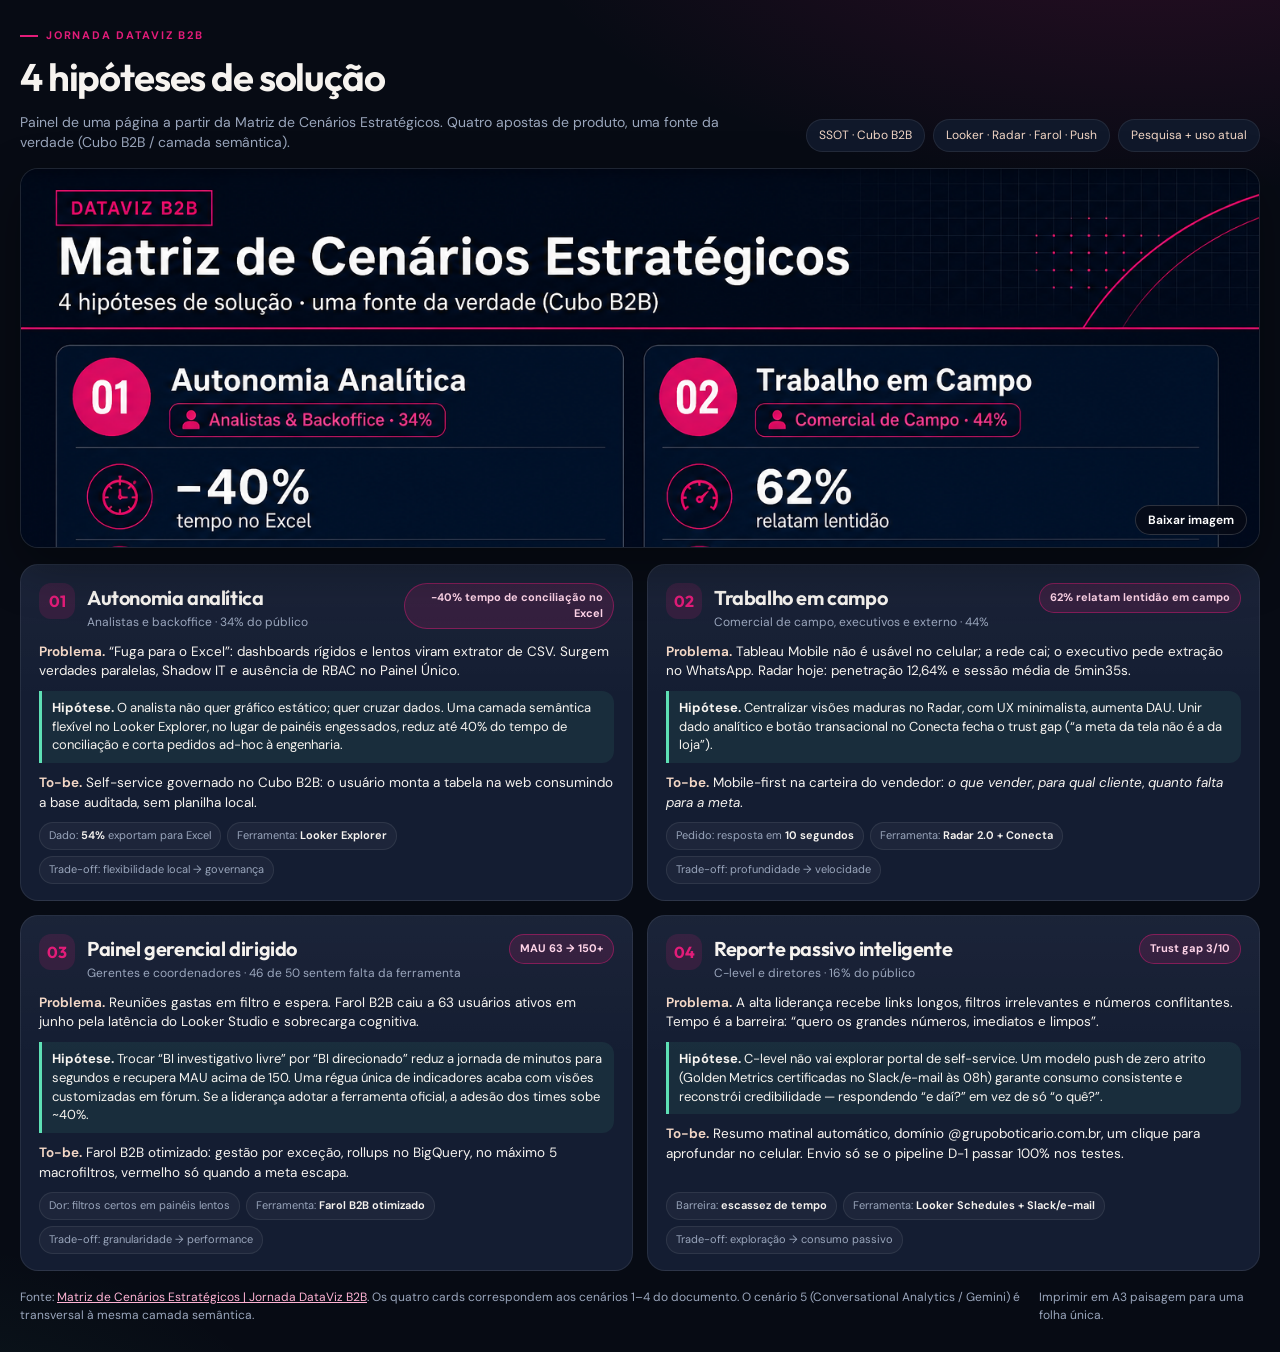
==== painel/index.html @ 87ea6497 "Add one-page DataViz B2B panel with four solution hypotheses Creates a single-page executive panel s" ====
<!DOCTYPE html>
<html lang="pt-BR">
  <head>
    <meta charset="utf-8" />
    <meta name="viewport" content="width=device-width, initial-scale=1" />
    <title>Painel · 4 hipóteses de solução | DataViz B2B</title>
    <link rel="preconnect" href="https://fonts.googleapis.com" />
    <link rel="preconnect" href="https://fonts.gstatic.com" crossorigin />
    <link
      href="https://fonts.googleapis.com/css2?family=DM+Sans:ital,opsz,wght@0,9..40,400;0,9..40,650;1,9..40,400&family=Outfit:wght@650;700&display=swap"
      rel="stylesheet"
    />
    <link rel="stylesheet" href="./styles.css" />
  </head>
  <body>
    <main class="page">
      <header class="header">
        <div>
          <p class="kicker">Jornada DataViz B2B</p>
          <h1>4 hipóteses de solução</h1>
          <p class="subtitle">
            Painel de uma página a partir da Matriz de Cenários Estratégicos.
            Quatro apostas de produto, uma fonte da verdade (Cubo B2B / camada semântica).
          </p>
        </div>
        <div class="header-meta">
          <span class="chip">SSOT · Cubo B2B</span>
          <span class="chip">Looker · Radar · Farol · Push</span>
          <span class="chip">Pesquisa + uso atual</span>
        </div>
      </header>

      <figure class="hero">
        <img
          src="./assets/resumo-hipoteses-dataviz.png"
          alt="Imagem-resumo das quatro hipóteses de solução DataViz B2B: Autonomia Analítica, Trabalho em Campo, Painel Gerencial Dirigido e Reporte Passivo Inteligente."
        />
        <figcaption class="hero-caption">
          <a class="btn btn-ghost" href="./assets/resumo-hipoteses-dataviz.png" download>
            Baixar imagem
          </a>
        </figcaption>
      </figure>

      <section class="grid" aria-label="Quatro hipóteses de solução">
        <article class="card">
          <div class="card-top">
            <div class="card-title">
              <span class="num">01</span>
              <div>
                <h2>Autonomia analítica</h2>
                <p class="persona">Analistas e backoffice · 34% do público</p>
              </div>
            </div>
            <p class="metric">−40% tempo de conciliação no Excel</p>
          </div>
          <p class="block">
            <b>Problema.</b> “Fuga para o Excel”: dashboards rígidos e lentos viram extrator de CSV.
            Surgem verdades paralelas, Shadow IT e ausência de RBAC no Painel Único.
          </p>
          <p class="hyp">
            <b>Hipótese.</b> O analista não quer gráfico estático; quer cruzar dados. Uma camada
            semântica flexível no Looker Explorer, no lugar de painéis engessados, reduz até 40% do
            tempo de conciliação e corta pedidos ad-hoc à engenharia.
          </p>
          <p class="block">
            <b>To-be.</b> Self-service governado no Cubo B2B: o usuário monta a tabela na web
            consumindo a base auditada, sem planilha local.
          </p>
          <div class="meta-row">
            <span class="tag">Dado: <strong>54%</strong> exportam para Excel</span>
            <span class="tag">Ferramenta: <strong>Looker Explorer</strong></span>
            <span class="tag">Trade-off: flexibilidade local → governança</span>
          </div>
        </article>

        <article class="card">
          <div class="card-top">
            <div class="card-title">
              <span class="num">02</span>
              <div>
                <h2>Trabalho em campo</h2>
                <p class="persona">Comercial de campo, executivos e externo · 44%</p>
              </div>
            </div>
            <p class="metric">62% relatam lentidão em campo</p>
          </div>
          <p class="block">
            <b>Problema.</b> Tableau Mobile não é usável no celular; a rede cai; o executivo pede
            extração no WhatsApp. Radar hoje: penetração 12,64% e sessão média de 5min35s.
          </p>
          <p class="hyp">
            <b>Hipótese.</b> Centralizar visões maduras no Radar, com UX minimalista, aumenta DAU.
            Unir dado analítico e botão transacional no Conecta fecha o trust gap
            (“a meta da tela não é a da loja”).
          </p>
          <p class="block">
            <b>To-be.</b> Mobile-first na carteira do vendedor:
            <em>o que vender</em>, <em>para qual cliente</em>, <em>quanto falta para a meta</em>.
          </p>
          <div class="meta-row">
            <span class="tag">Pedido: resposta em <strong>10 segundos</strong></span>
            <span class="tag">Ferramenta: <strong>Radar 2.0 + Conecta</strong></span>
            <span class="tag">Trade-off: profundidade → velocidade</span>
          </div>
        </article>

        <article class="card">
          <div class="card-top">
            <div class="card-title">
              <span class="num">03</span>
              <div>
                <h2>Painel gerencial dirigido</h2>
                <p class="persona">Gerentes e coordenadores · 46 de 50 sentem falta da ferramenta</p>
              </div>
            </div>
            <p class="metric">MAU 63 → 150+</p>
          </div>
          <p class="block">
            <b>Problema.</b> Reuniões gastas em filtro e espera. Farol B2B caiu a 63 usuários ativos
            em junho pela latência do Looker Studio e sobrecarga cognitiva.
          </p>
          <p class="hyp">
            <b>Hipótese.</b> Trocar “BI investigativo livre” por “BI direcionado” reduz a jornada de
            minutos para segundos e recupera MAU acima de 150. Uma régua única de indicadores
            acaba com visões customizadas em fórum. Se a liderança adotar a ferramenta oficial,
            a adesão dos times sobe ~40%.
          </p>
          <p class="block">
            <b>To-be.</b> Farol B2B otimizado: gestão por exceção, rollups no BigQuery, no máximo
            5 macrofiltros, vermelho só quando a meta escapa.
          </p>
          <div class="meta-row">
            <span class="tag">Dor: filtros certos em painéis lentos</span>
            <span class="tag">Ferramenta: <strong>Farol B2B otimizado</strong></span>
            <span class="tag">Trade-off: granularidade → performance</span>
          </div>
        </article>

        <article class="card">
          <div class="card-top">
            <div class="card-title">
              <span class="num">04</span>
              <div>
                <h2>Reporte passivo inteligente</h2>
                <p class="persona">C-level e diretores · 16% do público</p>
              </div>
            </div>
            <p class="metric">Trust gap 3/10</p>
          </div>
          <p class="block">
            <b>Problema.</b> A alta liderança recebe links longos, filtros irrelevantes e números
            conflitantes. Tempo é a barreira: “quero os grandes números, imediatos e limpos”.
          </p>
          <p class="hyp">
            <b>Hipótese.</b> C-level não vai explorar portal de self-service. Um modelo push de
            zero atrito (Golden Metrics certificadas no Slack/e-mail às 08h) garante consumo
            consistente e reconstrói credibilidade — respondendo “e daí?” em vez de só “o quê?”.
          </p>
          <p class="block">
            <b>To-be.</b> Resumo matinal automático, domínio @grupoboticario.com.br, um clique
            para aprofundar no celular. Envio só se o pipeline D-1 passar 100% nos testes.
          </p>
          <div class="meta-row">
            <span class="tag">Barreira: <strong>escassez de tempo</strong></span>
            <span class="tag">Ferramenta: <strong>Looker Schedules + Slack/e-mail</strong></span>
            <span class="tag">Trade-off: exploração → consumo passivo</span>
          </div>
        </article>
      </section>

      <footer class="footer">
        <p>
          Fonte:
          <a
            href="https://docs.google.com/document/d/1SY6KeIAaxzDQG308HwIPnpUjgmNrT3NNe0kejmTfn5c/edit"
            >Matriz de Cenários Estratégicos | Jornada DataViz B2B</a
          >.
          Os quatro cards correspondem aos cenários 1–4 do documento. O cenário 5
          (Conversational Analytics / Gemini) é transversal à mesma camada semântica.
        </p>
        <p>Imprimir em A3 paisagem para uma folha única.</p>
      </footer>
    </main>
  </body>
</html>
---- painel/styles.css ----
:root {
  --bg: #070b14;
  --bg-elevated: #10182a;
  --card: #141d32;
  --card-border: rgba(255, 255, 255, 0.08);
  --pink: #e31c79;
  --pink-soft: rgba(227, 28, 121, 0.14);
  --pink-line: rgba(227, 28, 121, 0.45);
  --text: #f6f3ef;
  --muted: #9aa6bc;
  --cream: #f3d7c6;
  --ok: #5ee0b5;
  --warn: #f5c26b;
  --shadow: 0 18px 50px rgba(0, 0, 0, 0.35);
  --radius: 18px;
}

* {
  box-sizing: border-box;
  margin: 0;
  padding: 0;
}

html,
body {
  min-height: 100%;
}

body {
  font-family: "DM Sans", "Segoe UI", sans-serif;
  background:
    radial-gradient(1200px 600px at 90% -10%, rgba(227, 28, 121, 0.18), transparent 55%),
    radial-gradient(900px 500px at -10% 110%, rgba(94, 224, 181, 0.08), transparent 50%),
    var(--bg);
  color: var(--text);
  line-height: 1.45;
}

.page {
  width: min(1440px, calc(100% - 40px));
  margin: 0 auto;
  padding: 20px 0 28px;
  min-height: 100vh;
  display: flex;
  flex-direction: column;
  gap: 16px;
}

.header {
  display: flex;
  align-items: flex-end;
  justify-content: space-between;
  gap: 24px;
}

.kicker {
  display: inline-flex;
  align-items: center;
  gap: 8px;
  color: var(--pink);
  font-size: 11px;
  font-weight: 700;
  letter-spacing: 0.16em;
  text-transform: uppercase;
}

.kicker::before {
  content: "";
  width: 18px;
  height: 2px;
  background: var(--pink);
}

h1 {
  font-family: Outfit, "DM Sans", sans-serif;
  font-size: clamp(28px, 3vw, 40px);
  font-weight: 650;
  letter-spacing: -0.03em;
  margin-top: 6px;
}

.subtitle {
  color: var(--muted);
  font-size: 14px;
  margin-top: 6px;
  max-width: 720px;
}

.header-meta {
  display: flex;
  flex-wrap: wrap;
  justify-content: flex-end;
  gap: 8px;
}

.chip {
  border: 1px solid var(--card-border);
  background: var(--bg-elevated);
  color: var(--cream);
  border-radius: 999px;
  padding: 7px 12px;
  font-size: 12px;
  white-space: nowrap;
}

.hero {
  position: relative;
  border: 1px solid var(--card-border);
  border-radius: var(--radius);
  overflow: hidden;
  box-shadow: var(--shadow);
  background: #0b1220;
}

.hero img {
  display: block;
  width: 100%;
  height: auto;
  max-height: 42vh;
  object-fit: cover;
  object-position: center top;
}

.hero-caption {
  position: absolute;
  right: 12px;
  bottom: 12px;
  display: flex;
  gap: 8px;
}

.btn {
  appearance: none;
  border: 0;
  border-radius: 999px;
  padding: 8px 12px;
  font: 650 12px/1 "DM Sans", sans-serif;
  text-decoration: none;
  cursor: pointer;
}

.btn-primary {
  background: var(--pink);
  color: white;
}

.btn-ghost {
  background: rgba(7, 11, 20, 0.72);
  color: white;
  border: 1px solid rgba(255, 255, 255, 0.16);
  backdrop-filter: blur(8px);
}

.grid {
  display: grid;
  grid-template-columns: repeat(2, minmax(0, 1fr));
  gap: 14px;
  flex: 1;
}

.card {
  background: linear-gradient(180deg, rgba(255, 255, 255, 0.03), transparent 40%), var(--card);
  border: 1px solid var(--card-border);
  border-radius: var(--radius);
  padding: 18px 18px 16px;
  display: flex;
  flex-direction: column;
  gap: 10px;
  min-height: 0;
}

.card-top {
  display: flex;
  align-items: flex-start;
  justify-content: space-between;
  gap: 12px;
}

.card-title {
  display: flex;
  gap: 12px;
}

.num {
  width: 36px;
  height: 36px;
  border-radius: 12px;
  display: grid;
  place-items: center;
  background: var(--pink-soft);
  color: var(--pink);
  font-family: Outfit, sans-serif;
  font-weight: 700;
  flex-shrink: 0;
}

.card h2 {
  font-family: Outfit, sans-serif;
  font-size: 20px;
  font-weight: 650;
  letter-spacing: -0.02em;
}

.persona {
  color: var(--muted);
  font-size: 12px;
  margin-top: 2px;
}

.metric {
  background: var(--pink-soft);
  color: #ffd4e8;
  border: 1px solid var(--pink-line);
  border-radius: 999px;
  padding: 6px 10px;
  font-size: 11px;
  font-weight: 700;
  text-align: right;
  max-width: 210px;
}

.block {
  font-size: 13.5px;
}

.block b {
  color: var(--cream);
  font-weight: 650;
}

.hyp {
  background: rgba(94, 224, 181, 0.08);
  border-left: 3px solid var(--ok);
  border-radius: 0 12px 12px 0;
  padding: 8px 10px;
  font-size: 13px;
}

.meta-row {
  display: flex;
  flex-wrap: wrap;
  gap: 6px;
  margin-top: auto;
}

.tag {
  font-size: 11px;
  color: var(--muted);
  background: rgba(255, 255, 255, 0.04);
  border: 1px solid var(--card-border);
  border-radius: 999px;
  padding: 5px 9px;
}

.tag strong {
  color: var(--text);
  font-weight: 650;
}

.footer {
  display: flex;
  justify-content: space-between;
  gap: 16px;
  color: var(--muted);
  font-size: 12px;
  padding-top: 2px;
}

.footer a {
  color: #ffb3d4;
}

@media (max-width: 980px) {
  .header,
  .footer {
    flex-direction: column;
    align-items: flex-start;
  }

  .header-meta {
    justify-content: flex-start;
  }

  .grid {
    grid-template-columns: 1fr;
  }

  .hero img {
    max-height: none;
  }
}

@media print {
  @page {
    size: A3 landscape;
    margin: 10mm;
  }

  body {
    background: #070b14;
    -webkit-print-color-adjust: exact;
    print-color-adjust: exact;
  }

  .page {
    width: auto;
    min-height: auto;
    padding: 0;
  }

  .hero-caption {
    display: none;
  }

  .hero img {
    max-height: 34vh;
  }
}
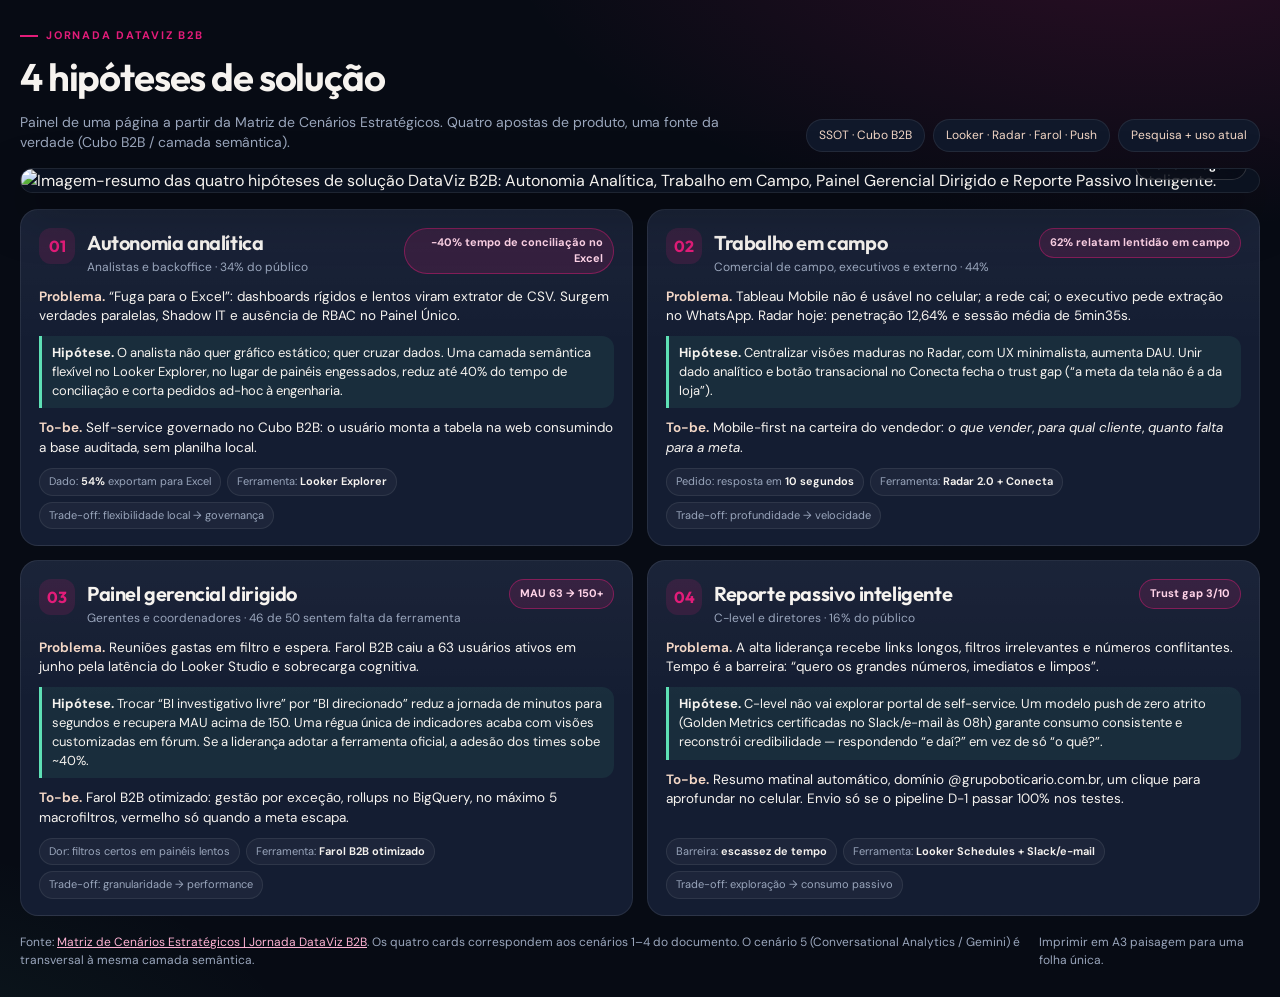
==== commit d57e9466: "Make the DataViz panel viewable in the browser via HTML preview Inline styles and point the summary " ====
--- a/painel/index.html
+++ b/painel/index.html
@@ -11,6 +11,197 @@
       rel="stylesheet"
     />
     <link rel="stylesheet" href="./styles.css" />
+    <style>
+      :root {
+        --bg: #070b14;
+        --bg-elevated: #10182a;
+        --card: #141d32;
+        --card-border: rgba(255, 255, 255, 0.08);
+        --pink: #e31c79;
+        --pink-soft: rgba(227, 28, 121, 0.14);
+        --pink-line: rgba(227, 28, 121, 0.45);
+        --text: #f6f3ef;
+        --muted: #9aa6bc;
+        --cream: #f3d7c6;
+        --ok: #5ee0b5;
+        --shadow: 0 18px 50px rgba(0, 0, 0, 0.35);
+        --radius: 18px;
+      }
+      * { box-sizing: border-box; margin: 0; padding: 0; }
+      html, body { min-height: 100%; }
+      body {
+        font-family: "DM Sans", "Segoe UI", sans-serif;
+        background:
+          radial-gradient(1200px 600px at 90% -10%, rgba(227, 28, 121, 0.18), transparent 55%),
+          radial-gradient(900px 500px at -10% 110%, rgba(94, 224, 181, 0.08), transparent 50%),
+          var(--bg);
+        color: var(--text);
+        line-height: 1.45;
+      }
+      .page {
+        width: min(1440px, calc(100% - 40px));
+        margin: 0 auto;
+        padding: 20px 0 28px;
+        min-height: 100vh;
+        display: flex;
+        flex-direction: column;
+        gap: 16px;
+      }
+      .header {
+        display: flex;
+        align-items: flex-end;
+        justify-content: space-between;
+        gap: 24px;
+      }
+      .kicker {
+        display: inline-flex;
+        align-items: center;
+        gap: 8px;
+        color: var(--pink);
+        font-size: 11px;
+        font-weight: 700;
+        letter-spacing: 0.16em;
+        text-transform: uppercase;
+      }
+      .kicker::before {
+        content: "";
+        width: 18px;
+        height: 2px;
+        background: var(--pink);
+      }
+      h1 {
+        font-family: Outfit, "DM Sans", sans-serif;
+        font-size: clamp(28px, 3vw, 40px);
+        font-weight: 650;
+        letter-spacing: -0.03em;
+        margin-top: 6px;
+      }
+      .subtitle { color: var(--muted); font-size: 14px; margin-top: 6px; max-width: 720px; }
+      .header-meta { display: flex; flex-wrap: wrap; justify-content: flex-end; gap: 8px; }
+      .chip {
+        border: 1px solid var(--card-border);
+        background: var(--bg-elevated);
+        color: var(--cream);
+        border-radius: 999px;
+        padding: 7px 12px;
+        font-size: 12px;
+        white-space: nowrap;
+      }
+      .hero {
+        position: relative;
+        border: 1px solid var(--card-border);
+        border-radius: var(--radius);
+        overflow: hidden;
+        box-shadow: var(--shadow);
+        background: #0b1220;
+      }
+      .hero img {
+        display: block;
+        width: 100%;
+        height: auto;
+        max-height: 42vh;
+        object-fit: cover;
+        object-position: center top;
+      }
+      .hero-caption { position: absolute; right: 12px; bottom: 12px; display: flex; gap: 8px; }
+      .btn {
+        appearance: none;
+        border: 0;
+        border-radius: 999px;
+        padding: 8px 12px;
+        font: 650 12px/1 "DM Sans", sans-serif;
+        text-decoration: none;
+        cursor: pointer;
+      }
+      .btn-ghost {
+        background: rgba(7, 11, 20, 0.72);
+        color: white;
+        border: 1px solid rgba(255, 255, 255, 0.16);
+        backdrop-filter: blur(8px);
+      }
+      .grid {
+        display: grid;
+        grid-template-columns: repeat(2, minmax(0, 1fr));
+        gap: 14px;
+        flex: 1;
+      }
+      .card {
+        background: linear-gradient(180deg, rgba(255, 255, 255, 0.03), transparent 40%), var(--card);
+        border: 1px solid var(--card-border);
+        border-radius: var(--radius);
+        padding: 18px 18px 16px;
+        display: flex;
+        flex-direction: column;
+        gap: 10px;
+        min-height: 0;
+      }
+      .card-top { display: flex; align-items: flex-start; justify-content: space-between; gap: 12px; }
+      .card-title { display: flex; gap: 12px; }
+      .num {
+        width: 36px;
+        height: 36px;
+        border-radius: 12px;
+        display: grid;
+        place-items: center;
+        background: var(--pink-soft);
+        color: var(--pink);
+        font-family: Outfit, sans-serif;
+        font-weight: 700;
+        flex-shrink: 0;
+      }
+      .card h2 {
+        font-family: Outfit, sans-serif;
+        font-size: 20px;
+        font-weight: 650;
+        letter-spacing: -0.02em;
+      }
+      .persona { color: var(--muted); font-size: 12px; margin-top: 2px; }
+      .metric {
+        background: var(--pink-soft);
+        color: #ffd4e8;
+        border: 1px solid var(--pink-line);
+        border-radius: 999px;
+        padding: 6px 10px;
+        font-size: 11px;
+        font-weight: 700;
+        text-align: right;
+        max-width: 210px;
+      }
+      .block { font-size: 13.5px; }
+      .block b { color: var(--cream); font-weight: 650; }
+      .hyp {
+        background: rgba(94, 224, 181, 0.08);
+        border-left: 3px solid var(--ok);
+        border-radius: 0 12px 12px 0;
+        padding: 8px 10px;
+        font-size: 13px;
+      }
+      .meta-row { display: flex; flex-wrap: wrap; gap: 6px; margin-top: auto; }
+      .tag {
+        font-size: 11px;
+        color: var(--muted);
+        background: rgba(255, 255, 255, 0.04);
+        border: 1px solid var(--card-border);
+        border-radius: 999px;
+        padding: 5px 9px;
+      }
+      .tag strong { color: var(--text); font-weight: 650; }
+      .footer {
+        display: flex;
+        justify-content: space-between;
+        gap: 16px;
+        color: var(--muted);
+        font-size: 12px;
+        padding-top: 2px;
+      }
+      .footer a { color: #ffb3d4; }
+      @media (max-width: 980px) {
+        .header, .footer { flex-direction: column; align-items: flex-start; }
+        .header-meta { justify-content: flex-start; }
+        .grid { grid-template-columns: 1fr; }
+        .hero img { max-height: none; }
+      }
+    </style>
   </head>
   <body>
     <main class="page">
@@ -32,11 +223,15 @@
 
       <figure class="hero">
         <img
-          src="./assets/resumo-hipoteses-dataviz.png"
+          src="https://raw.githubusercontent.com/laisaminelygb/repolaisa/cursor/painel-hipoteses-dataviz-49e7/painel/assets/resumo-hipoteses-dataviz.png"
           alt="Imagem-resumo das quatro hipóteses de solução DataViz B2B: Autonomia Analítica, Trabalho em Campo, Painel Gerencial Dirigido e Reporte Passivo Inteligente."
         />
         <figcaption class="hero-caption">
-          <a class="btn btn-ghost" href="./assets/resumo-hipoteses-dataviz.png" download>
+          <a
+            class="btn btn-ghost"
+            href="https://raw.githubusercontent.com/laisaminelygb/repolaisa/cursor/painel-hipoteses-dataviz-49e7/painel/assets/resumo-hipoteses-dataviz.png"
+            download
+          >
             Baixar imagem
           </a>
         </figcaption>
